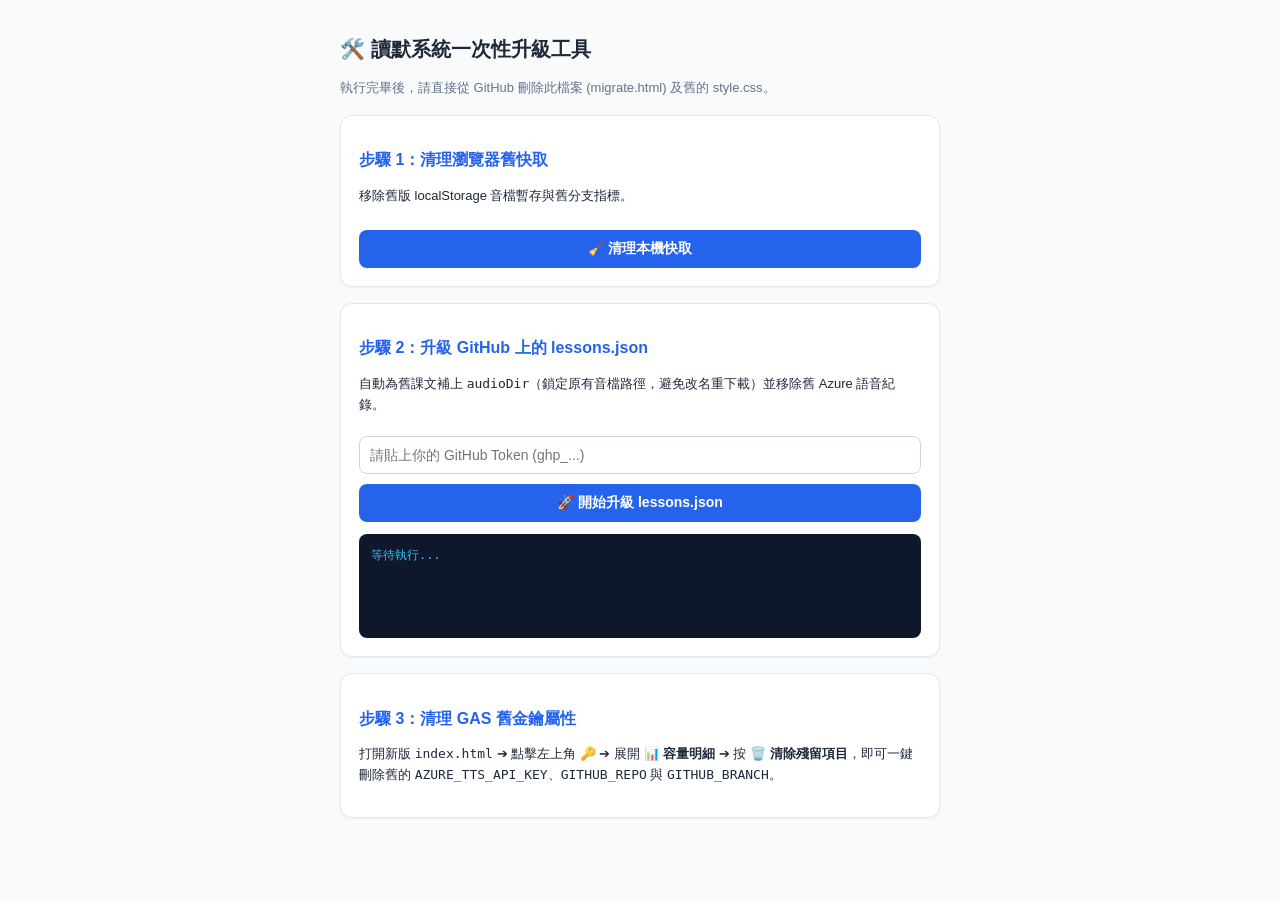
==== migrate.html @ f0b90df7 "Create migrate.html" ====
<!DOCTYPE html>
<html lang="zh-HK">
<head>
  <meta charset="UTF-8">
  <meta name="viewport" content="width=device-width, initial-scale=1.0">
  <title>一次性版本升級工具 (用完即棄)</title>
  <script src="config.js"></script>
  <style>
    body { font-family: -apple-system, sans-serif; background: #f8fafc; color: #1e293b; padding: 20px; max-width: 600px; margin: 0 auto; line-height: 1.6; }
    .card { background: #fff; border: 1px solid #e2e8f0; border-radius: 12px; padding: 18px; margin-bottom: 16px; box-shadow: 0 1px 3px rgba(0,0,0,0.05); }
    h1 { font-size: 20px; margin-bottom: 8px; }
    h2 { font-size: 16px; margin-bottom: 8px; color: #2563eb; }
    input, button { width: 100%; padding: 10px; border-radius: 8px; border: 1px solid #cbd5e1; font-size: 14px; box-sizing: border-box; }
    button { background: #2563eb; color: #fff; border: none; font-weight: 600; cursor: pointer; margin-top: 10px; }
    button:disabled { background: #94a3b8; }
    .log { background: #0f172a; color: #38bdf8; padding: 12px; border-radius: 8px; font-family: monospace; font-size: 12px; white-space: pre-wrap; margin-top: 12px; min-height: 80px; }
  </style>
</head>
<body>
  <h1>🛠️ 讀默系統一次性升級工具</h1>
  <p style="font-size:13px; color:#64748b; margin-bottom:16px;">執行完畢後，請直接從 GitHub 刪除此檔案 (migrate.html) 及舊的 style.css。</p>

  <div class="card">
    <h2>步驟 1：清理瀏覽器舊快取</h2>
    <p style="font-size:13px;">移除舊版 localStorage 音檔暫存與舊分支指標。</p>
    <button onclick="cleanBrowserStorage()">🧹 清理本機快取</button>
  </div>

  <div class="card">
    <h2>步驟 2：升級 GitHub 上的 lessons.json</h2>
    <p style="font-size:13px;">自動為舊課文補上 <code>audioDir</code>（鎖定原有音檔路徑，避免改名重下載）並移除舊 Azure 語音紀錄。</p>
    <input type="password" id="ghToken" placeholder="請貼上你的 GitHub Token (ghp_...)" style="margin-top:8px;">
    <button id="btnUpgrade" onclick="upgradeGitHubLessons()">🚀 開始升級 lessons.json</button>
    <div id="logBox" class="log">等待執行...</div>
  </div>

  <div class="card">
    <h2>步驟 3：清理 GAS 舊金鑰屬性</h2>
    <p style="font-size:13px;">打開新版 <code>index.html</code> ➔ 點擊左上角 <b>🔑</b> ➔ 展開 <b>📊 容量明細</b> ➔ 按 <b>🗑️ 清除殘留項目</b>，即可一鍵刪除舊的 <code>AZURE_TTS_API_KEY</code>、<code>GITHUB_REPO</code> 與 <code>GITHUB_BRANCH</code>。</p>
  </div>

  <script>
    function log(msg) {
      var box = document.getElementById('logBox');
      box.textContent += "\n" + msg;
    }

    function sanitizeFolderName(name) {
      var safe = (name || 'lesson').replace(/[^a-zA-Z0-9\u4e00-\u9fa5\s_-]/g, '').trim();
      return safe || "lesson";
    }

    function utf8ToBase64(str) {
      return btoa(unescape(encodeURIComponent(str)));
    }

    function base64ToUtf8(b64) {
      return decodeURIComponent(escape(atob(b64.replace(/\s/g, ''))));
    }

    function cleanBrowserStorage() {
      localStorage.removeItem('dictation_audio_cache');
      var removed = 0;
      for (var i = localStorage.length - 1; i >= 0; i--) {
        var k = localStorage.key(i);
        if (k && k.indexOf('dictation_gh_sha_') === 0) {
          localStorage.removeItem(k);
          removed++;
        }
      }
      alert('✅ 已清理本機舊快取（共移除 ' + removed + ' 個舊快取指標）！');
    }

    async function upgradeGitHubLessons() {
      var cfg = window.APP_CONFIG || {};
      var repo = (cfg.GITHUB_REPO || '').trim();
      var branch = (cfg.GITHUB_BRANCH || 'main').trim();
      var token = document.getElementById('ghToken').value.trim();

      if (!repo || repo.indexOf('請替換') !== -1) return alert('請先設定 config.js 的 GITHUB_REPO');
      if (!token) return alert('請輸入 GitHub Token');

      var btn = document.getElementById('btnUpgrade');
      btn.disabled = true;
      document.getElementById('logBox').textContent = '連線至 ' + repo + ' (' + branch + ')...';

      var headers = {
        "Authorization": "Bearer " + token,
        "Accept": "application/vnd.github.v3+json",
        "Content-Type": "application/json"
      };

      try {
        var url = "https://api.github.com/repos/" + repo + "/contents/lessons.json?ref=" + encodeURIComponent(branch) + "&t=" + Date.now();
        var res = await fetch(url, { headers: headers });
        if (res.status === 404) {
          log("ℹ️ GitHub 尚未有 lessons.json（無需升級，直接打開 index.html 按同步即可）。");
          btn.disabled = false;
          return;
        }
        if (!res.ok) throw new Error("讀取失敗 HTTP " + res.status);

        var fileData = await res.json();
        var parsed = JSON.parse(base64ToUtf8(fileData.content));
        var lessons = parsed.lessons || {};
        var count = 0;

        for (var id in lessons) {
          var item = lessons[id];
          if (!item.audioDir) {
            item.audioDir = sanitizeFolderName(item.title);
          }
          if (Array.isArray(item.voices)) {
            item.voices = item.voices.filter(function(v) {
              return v.indexOf('Neural') === -1 && v.indexOf('en-HK') === -1;
            });
          }
          count++;
        }

        parsed.updatedAt = Date.now();
        var putRes = await fetch("https://api.github.com/repos/" + repo + "/contents/lessons.json", {
          method: "PUT",
          headers: headers,
          body: JSON.stringify({
            message: "Upgrade lessons.json schema (add audioDir & remove Azure voices)",
            content: utf8ToBase64(JSON.stringify(parsed)),
            sha: fileData.sha,
            branch: branch
          })
        });

        if (!putRes.ok) throw new Error("寫入失敗 HTTP " + putRes.status);
        log("✅ 成功升級 " + count + " 篇課文結構！");
        log("🎉 全部完成！現在可以刪除 migrate.html 與 style.css。");
      } catch (err) {
        log("❌ 錯誤：" + err.message);
      } finally {
        btn.disabled = false;
      }
    }
  </script>
</body>
</html>
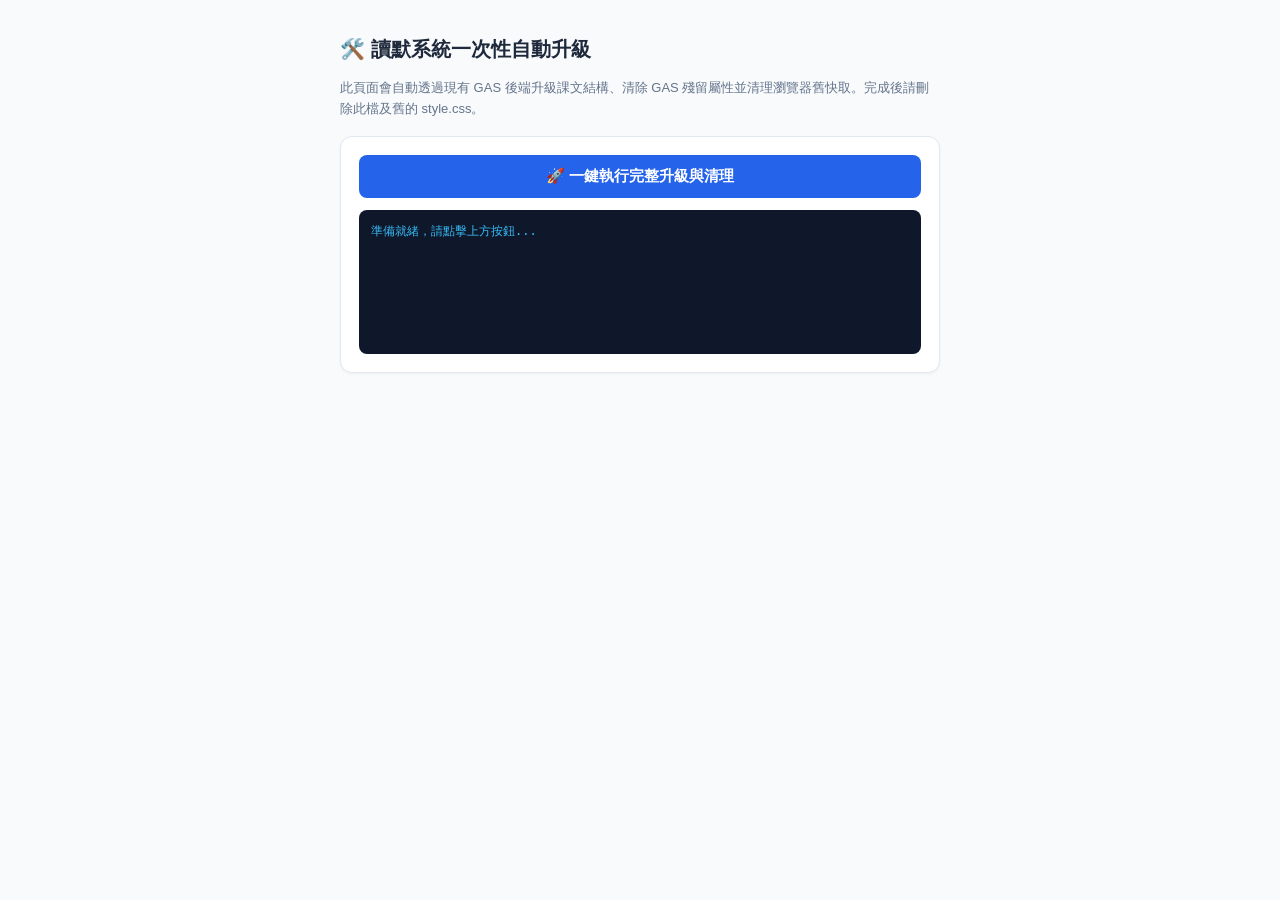
==== commit 4ede4bd6: "Update migrate.html" ====
--- a/migrate.html
+++ b/migrate.html
@@ -9,34 +9,18 @@
     body { font-family: -apple-system, sans-serif; background: #f8fafc; color: #1e293b; padding: 20px; max-width: 600px; margin: 0 auto; line-height: 1.6; }
     .card { background: #fff; border: 1px solid #e2e8f0; border-radius: 12px; padding: 18px; margin-bottom: 16px; box-shadow: 0 1px 3px rgba(0,0,0,0.05); }
     h1 { font-size: 20px; margin-bottom: 8px; }
-    h2 { font-size: 16px; margin-bottom: 8px; color: #2563eb; }
-    input, button { width: 100%; padding: 10px; border-radius: 8px; border: 1px solid #cbd5e1; font-size: 14px; box-sizing: border-box; }
-    button { background: #2563eb; color: #fff; border: none; font-weight: 600; cursor: pointer; margin-top: 10px; }
-    button:disabled { background: #94a3b8; }
-    .log { background: #0f172a; color: #38bdf8; padding: 12px; border-radius: 8px; font-family: monospace; font-size: 12px; white-space: pre-wrap; margin-top: 12px; min-height: 80px; }
+    button { width: 100%; padding: 12px; border-radius: 8px; background: #2563eb; color: #fff; border: none; font-size: 15px; font-weight: 600; cursor: pointer; }
+    button:disabled { background: #94a3b8; cursor: not-allowed; }
+    .log { background: #0f172a; color: #38bdf8; padding: 12px; border-radius: 8px; font-family: monospace; font-size: 12px; white-space: pre-wrap; margin-top: 12px; min-height: 120px; }
   </style>
 </head>
 <body>
-  <h1>🛠️ 讀默系統一次性升級工具</h1>
-  <p style="font-size:13px; color:#64748b; margin-bottom:16px;">執行完畢後，請直接從 GitHub 刪除此檔案 (migrate.html) 及舊的 style.css。</p>
+  <h1>🛠️ 讀默系統一次性自動升級</h1>
+  <p style="font-size:13px; color:#64748b; margin-bottom:16px;">此頁面會自動透過現有 GAS 後端升級課文結構、清除 GAS 殘留屬性並清理瀏覽器舊快取。完成後請刪除此檔及舊的 style.css。</p>
 
   <div class="card">
-    <h2>步驟 1：清理瀏覽器舊快取</h2>
-    <p style="font-size:13px;">移除舊版 localStorage 音檔暫存與舊分支指標。</p>
-    <button onclick="cleanBrowserStorage()">🧹 清理本機快取</button>
-  </div>
-
-  <div class="card">
-    <h2>步驟 2：升級 GitHub 上的 lessons.json</h2>
-    <p style="font-size:13px;">自動為舊課文補上 <code>audioDir</code>（鎖定原有音檔路徑，避免改名重下載）並移除舊 Azure 語音紀錄。</p>
-    <input type="password" id="ghToken" placeholder="請貼上你的 GitHub Token (ghp_...)" style="margin-top:8px;">
-    <button id="btnUpgrade" onclick="upgradeGitHubLessons()">🚀 開始升級 lessons.json</button>
-    <div id="logBox" class="log">等待執行...</div>
-  </div>
-
-  <div class="card">
-    <h2>步驟 3：清理 GAS 舊金鑰屬性</h2>
-    <p style="font-size:13px;">打開新版 <code>index.html</code> ➔ 點擊左上角 <b>🔑</b> ➔ 展開 <b>📊 容量明細</b> ➔ 按 <b>🗑️ 清除殘留項目</b>，即可一鍵刪除舊的 <code>AZURE_TTS_API_KEY</code>、<code>GITHUB_REPO</code> 與 <code>GITHUB_BRANCH</code>。</p>
+    <button id="btnRun" onclick="runFullMigration()">🚀 一鍵執行完整升級與清理</button>
+    <div id="logBox" class="log">準備就緒，請點擊上方按鈕...</div>
   </div>
 
   <script>
@@ -50,92 +34,80 @@
       return safe || "lesson";
     }
 
-    function utf8ToBase64(str) {
-      return btoa(unescape(encodeURIComponent(str)));
+    function callGas(gasUrl, action, args) {
+      return fetch(gasUrl, {
+        method: 'POST',
+        headers: { 'Content-Type': 'text/plain;charset=utf-8' },
+        body: JSON.stringify({ action: action, args: args || [] })
+      })
+      .then(function(r) { return r.json(); })
+      .then(function(res) {
+        if (res.status !== 'success') throw new Error(res.message || ('GAS 執行失敗: ' + action));
+        return res.data;
+      });
     }
 
-    function base64ToUtf8(b64) {
-      return decodeURIComponent(escape(atob(b64.replace(/\s/g, ''))));
-    }
-
-    function cleanBrowserStorage() {
-      localStorage.removeItem('dictation_audio_cache');
-      var removed = 0;
-      for (var i = localStorage.length - 1; i >= 0; i--) {
-        var k = localStorage.key(i);
-        if (k && k.indexOf('dictation_gh_sha_') === 0) {
-          localStorage.removeItem(k);
-          removed++;
-        }
-      }
-      alert('✅ 已清理本機舊快取（共移除 ' + removed + ' 個舊快取指標）！');
-    }
-
-    async function upgradeGitHubLessons() {
+    async function runFullMigration() {
       var cfg = window.APP_CONFIG || {};
+      var gasUrl = (cfg.GAS_URL || '').trim();
       var repo = (cfg.GITHUB_REPO || '').trim();
       var branch = (cfg.GITHUB_BRANCH || 'main').trim();
-      var token = document.getElementById('ghToken').value.trim();
 
-      if (!repo || repo.indexOf('請替換') !== -1) return alert('請先設定 config.js 的 GITHUB_REPO');
-      if (!token) return alert('請輸入 GitHub Token');
+      if (!gasUrl || gasUrl.indexOf('請替換') !== -1) return alert('❌ config.js 缺少有效的 GAS_URL');
+      if (!repo || repo.indexOf('請替換') !== -1) return alert('❌ config.js 缺少有效的 GITHUB_REPO');
 
-      var btn = document.getElementById('btnUpgrade');
+      var btn = document.getElementById('btnRun');
       btn.disabled = true;
-      document.getElementById('logBox').textContent = '連線至 ' + repo + ' (' + branch + ')...';
-
-      var headers = {
-        "Authorization": "Bearer " + token,
-        "Accept": "application/vnd.github.v3+json",
-        "Content-Type": "application/json"
-      };
+      document.getElementById('logBox').textContent = '1. 開始清理瀏覽器本機舊快取...';
 
       try {
-        var url = "https://api.github.com/repos/" + repo + "/contents/lessons.json?ref=" + encodeURIComponent(branch) + "&t=" + Date.now();
-        var res = await fetch(url, { headers: headers });
-        if (res.status === 404) {
-          log("ℹ️ GitHub 尚未有 lessons.json（無需升級，直接打開 index.html 按同步即可）。");
-          btn.disabled = false;
-          return;
+        localStorage.removeItem('dictation_audio_cache');
+        for (var i = localStorage.length - 1; i >= 0; i--) {
+          var k = localStorage.key(i);
+          if (k && k.indexOf('dictation_gh_sha_') === 0) {
+            localStorage.removeItem(k);
+          }
         }
-        if (!res.ok) throw new Error("讀取失敗 HTTP " + res.status);
+        log('✅ 本機舊快取已清理。');
 
-        var fileData = await res.json();
-        var parsed = JSON.parse(base64ToUtf8(fileData.content));
-        var lessons = parsed.lessons || {};
-        var count = 0;
+        log('2. 正在透過 GAS 讀取現有課文資料...');
+        var initData = await callGas(gasUrl, 'getInitData', [repo, branch]);
+        var lessonsMap = (initData && initData.lessonsMap) ? initData.lessonsMap : {};
+        var lessonIds = Object.keys(lessonsMap);
+        log('ℹ️ 共找到 ' + lessonIds.length + ' 篇課文。');
 
-        for (var id in lessons) {
-          var item = lessons[id];
-          if (!item.audioDir) {
-            item.audioDir = sanitizeFolderName(item.title);
+        if (lessonIds.length > 0) {
+          log('3. 正在補齊 audioDir 並移除舊 Azure 語音紀錄...');
+          for (var j = 0; j < lessonIds.length; j++) {
+            var item = lessonsMap[lessonIds[j]];
+            var audioDir = item.audioDir || sanitizeFolderName(item.title);
+            var cleanVoices = Array.isArray(item.voices)
+              ? item.voices.filter(function(v) { return v.indexOf('Neural') === -1 && v.indexOf('en-HK') === -1; })
+              : [];
+            await callGas(gasUrl, 'saveToCloud', [
+              item.id,
+              item.title,
+              audioDir,
+              item.text,
+              item.paragraphs || [],
+              item.mistakes || [],
+              "",
+              cleanVoices,
+              item.date || Date.now()
+            ]);
           }
-          if (Array.isArray(item.voices)) {
-            item.voices = item.voices.filter(function(v) {
-              return v.indexOf('Neural') === -1 && v.indexOf('en-HK') === -1;
-            });
-          }
-          count++;
+          log('4. 正在將升級後的 lessons.json 同步至 GitHub...');
+          var syncRes = await callGas(gasUrl, 'syncLessonsToGitHub', [repo, branch]);
+          if (!syncRes || !syncRes.success) throw new Error((syncRes && syncRes.error) || '同步 lessons.json 失敗');
+          log('✅ lessons.json 已升級並同步上 GitHub！');
         }
 
-        parsed.updatedAt = Date.now();
-        var putRes = await fetch("https://api.github.com/repos/" + repo + "/contents/lessons.json", {
-          method: "PUT",
-          headers: headers,
-          body: JSON.stringify({
-            message: "Upgrade lessons.json schema (add audioDir & remove Azure voices)",
-            content: utf8ToBase64(JSON.stringify(parsed)),
-            sha: fileData.sha,
-            branch: branch
-          })
-        });
-
-        if (!putRes.ok) throw new Error("寫入失敗 HTTP " + putRes.status);
-        log("✅ 成功升級 " + count + " 篇課文結構！");
-        log("🎉 全部完成！現在可以刪除 migrate.html 與 style.css。");
+        log('5. 正在清除 GAS PropertiesService 殘留舊屬性...');
+        var details = await callGas(gasUrl, 'cleanOtherProperties', []);
+        log('✅ 殘留屬性已清除！目前 GAS 總用量：' + details.totalKB + ' KB (' + details.totalPercent + '%)');
+        log('\n🎉 全部升級完成！現在可以刪除 migrate.html 與 style.css，並更新新版 config.js、Code.gs 與 index.html。');
       } catch (err) {
-        log("❌ 錯誤：" + err.message);
-      } finally {
+        log('\n❌ 升級中斷：' + err.message);
         btn.disabled = false;
       }
     }
